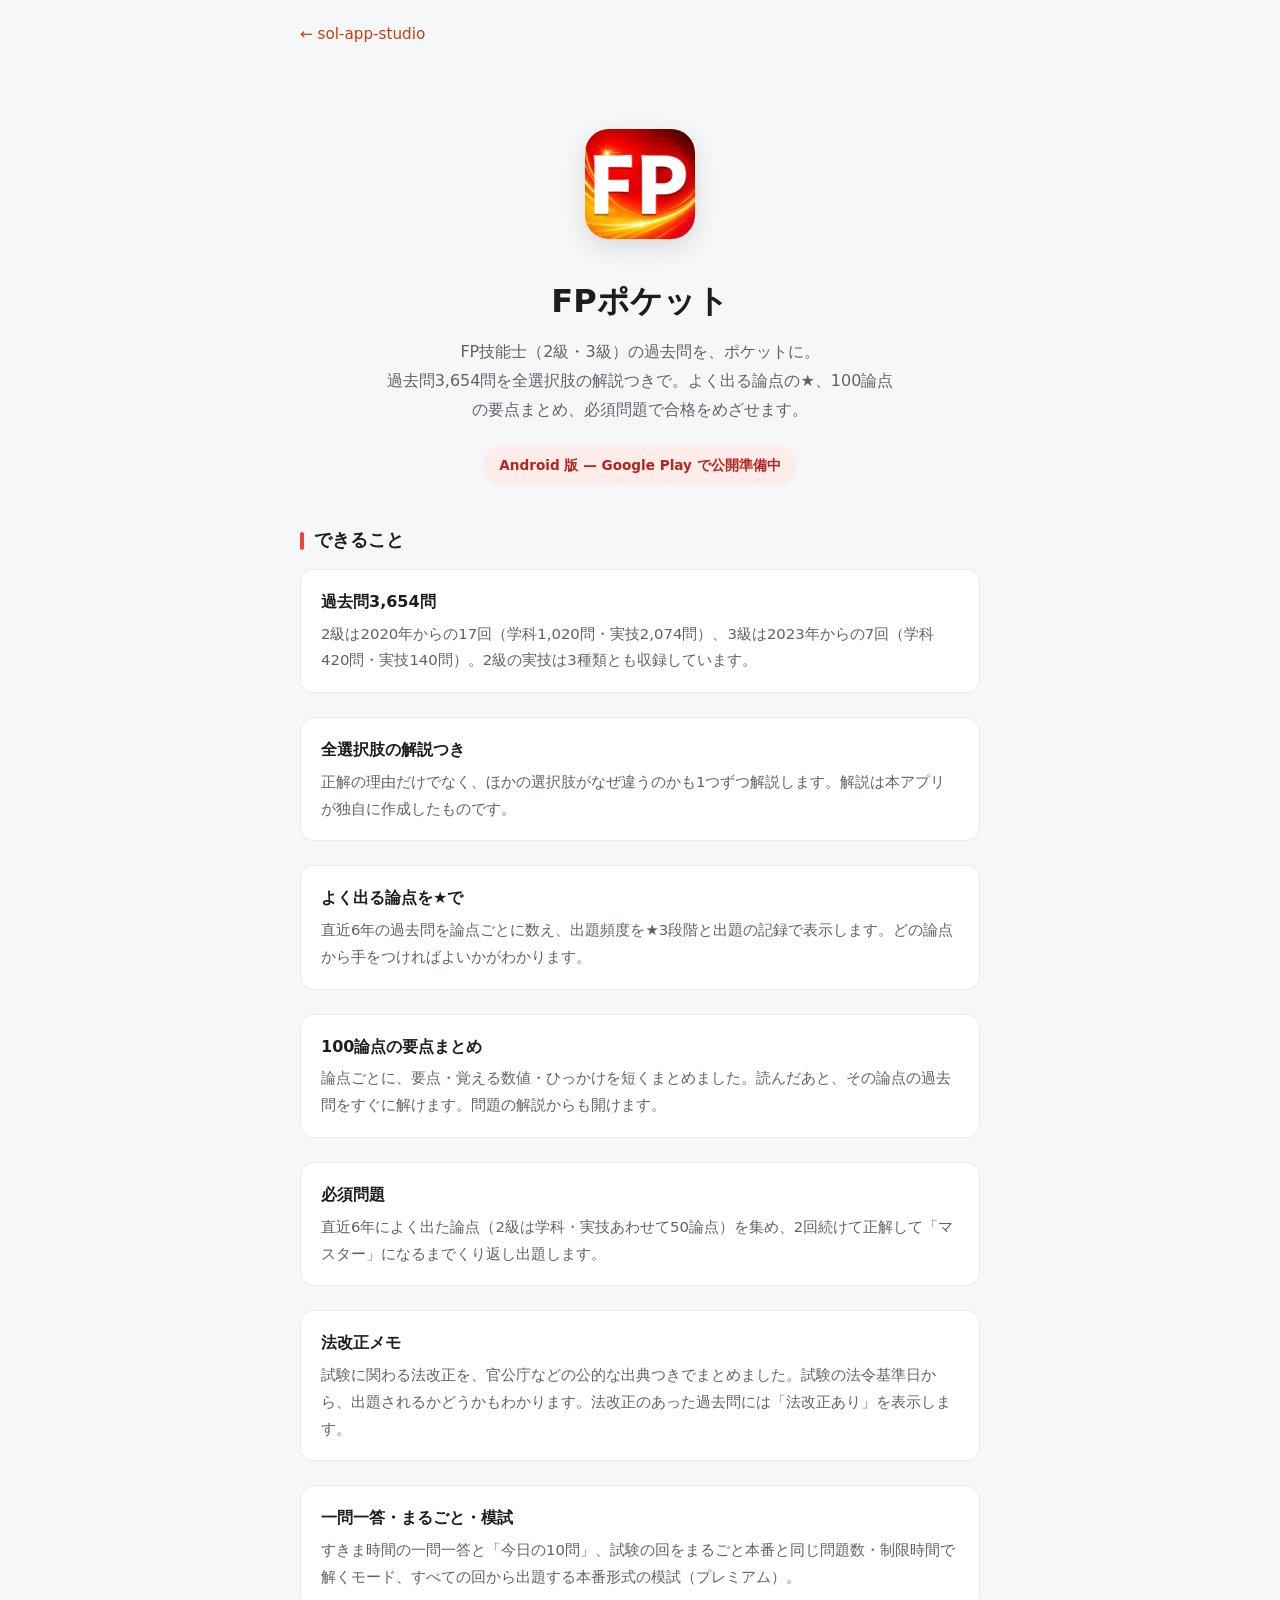
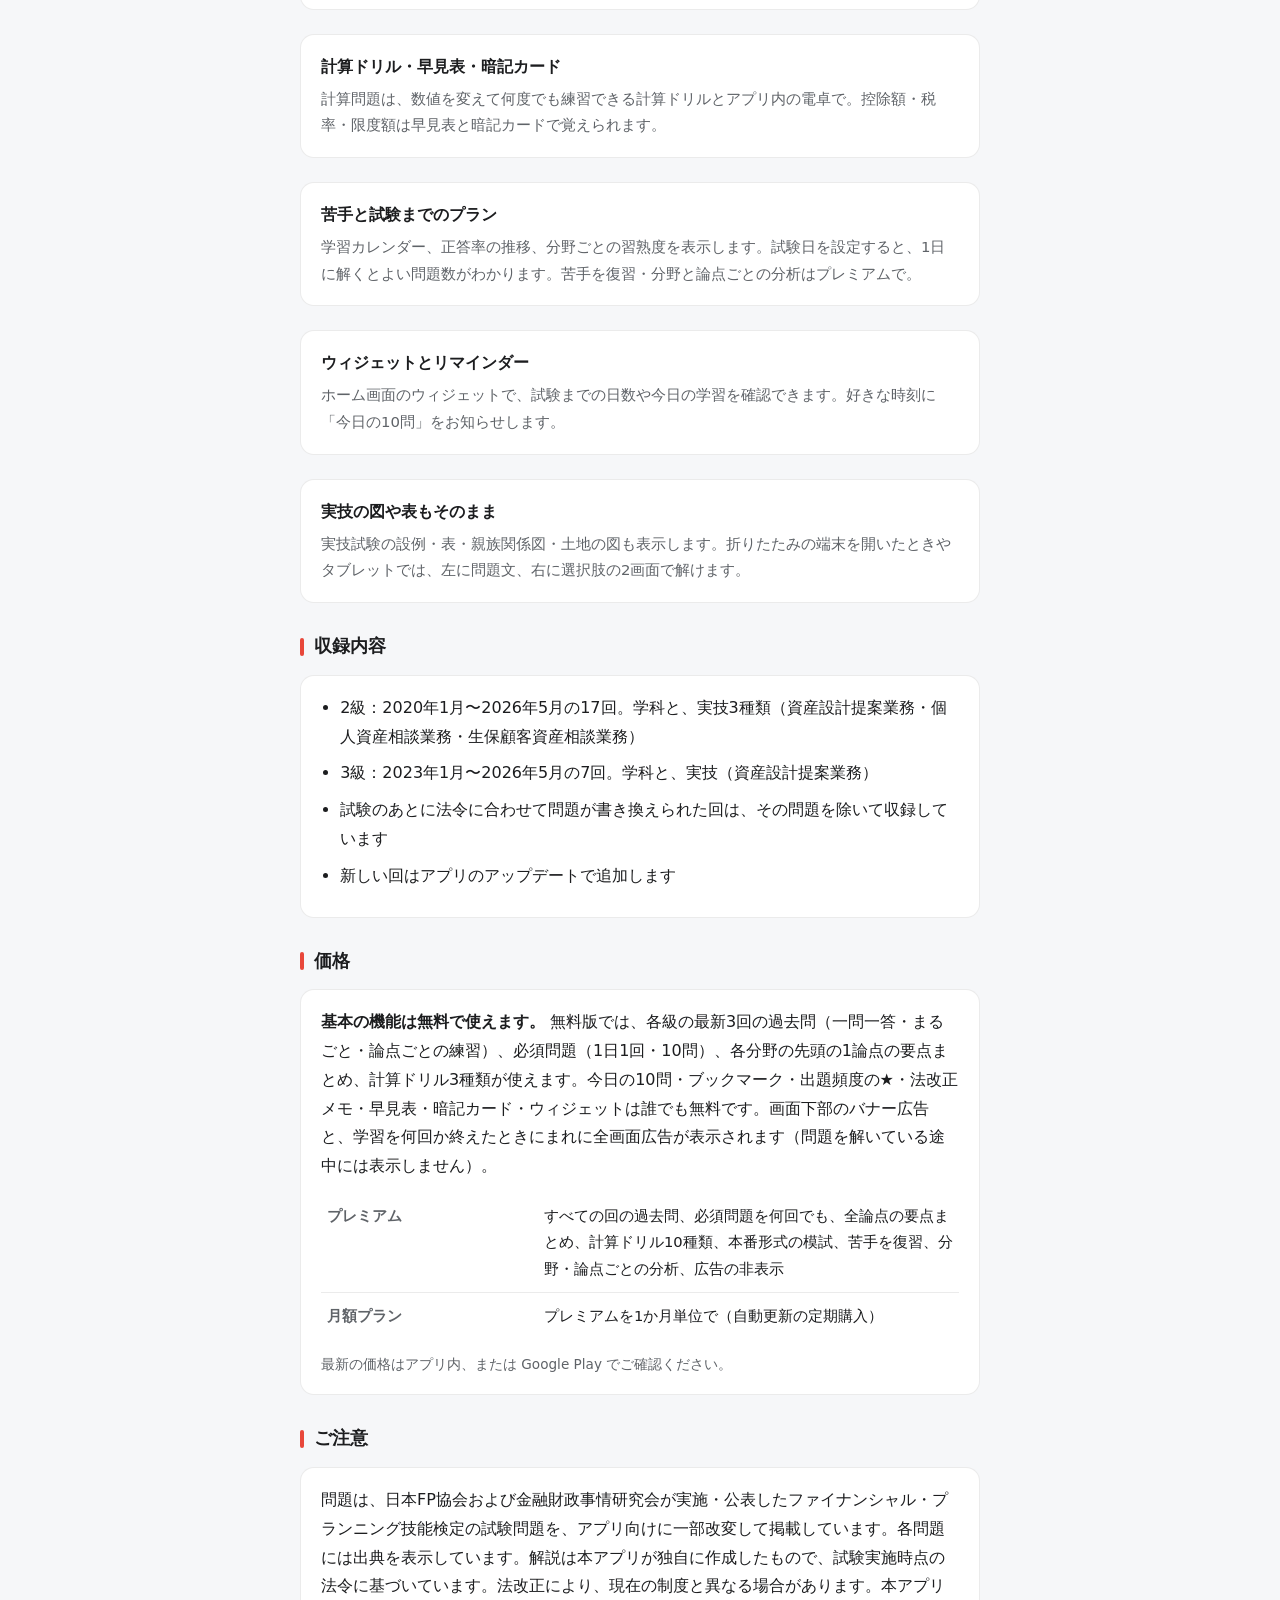
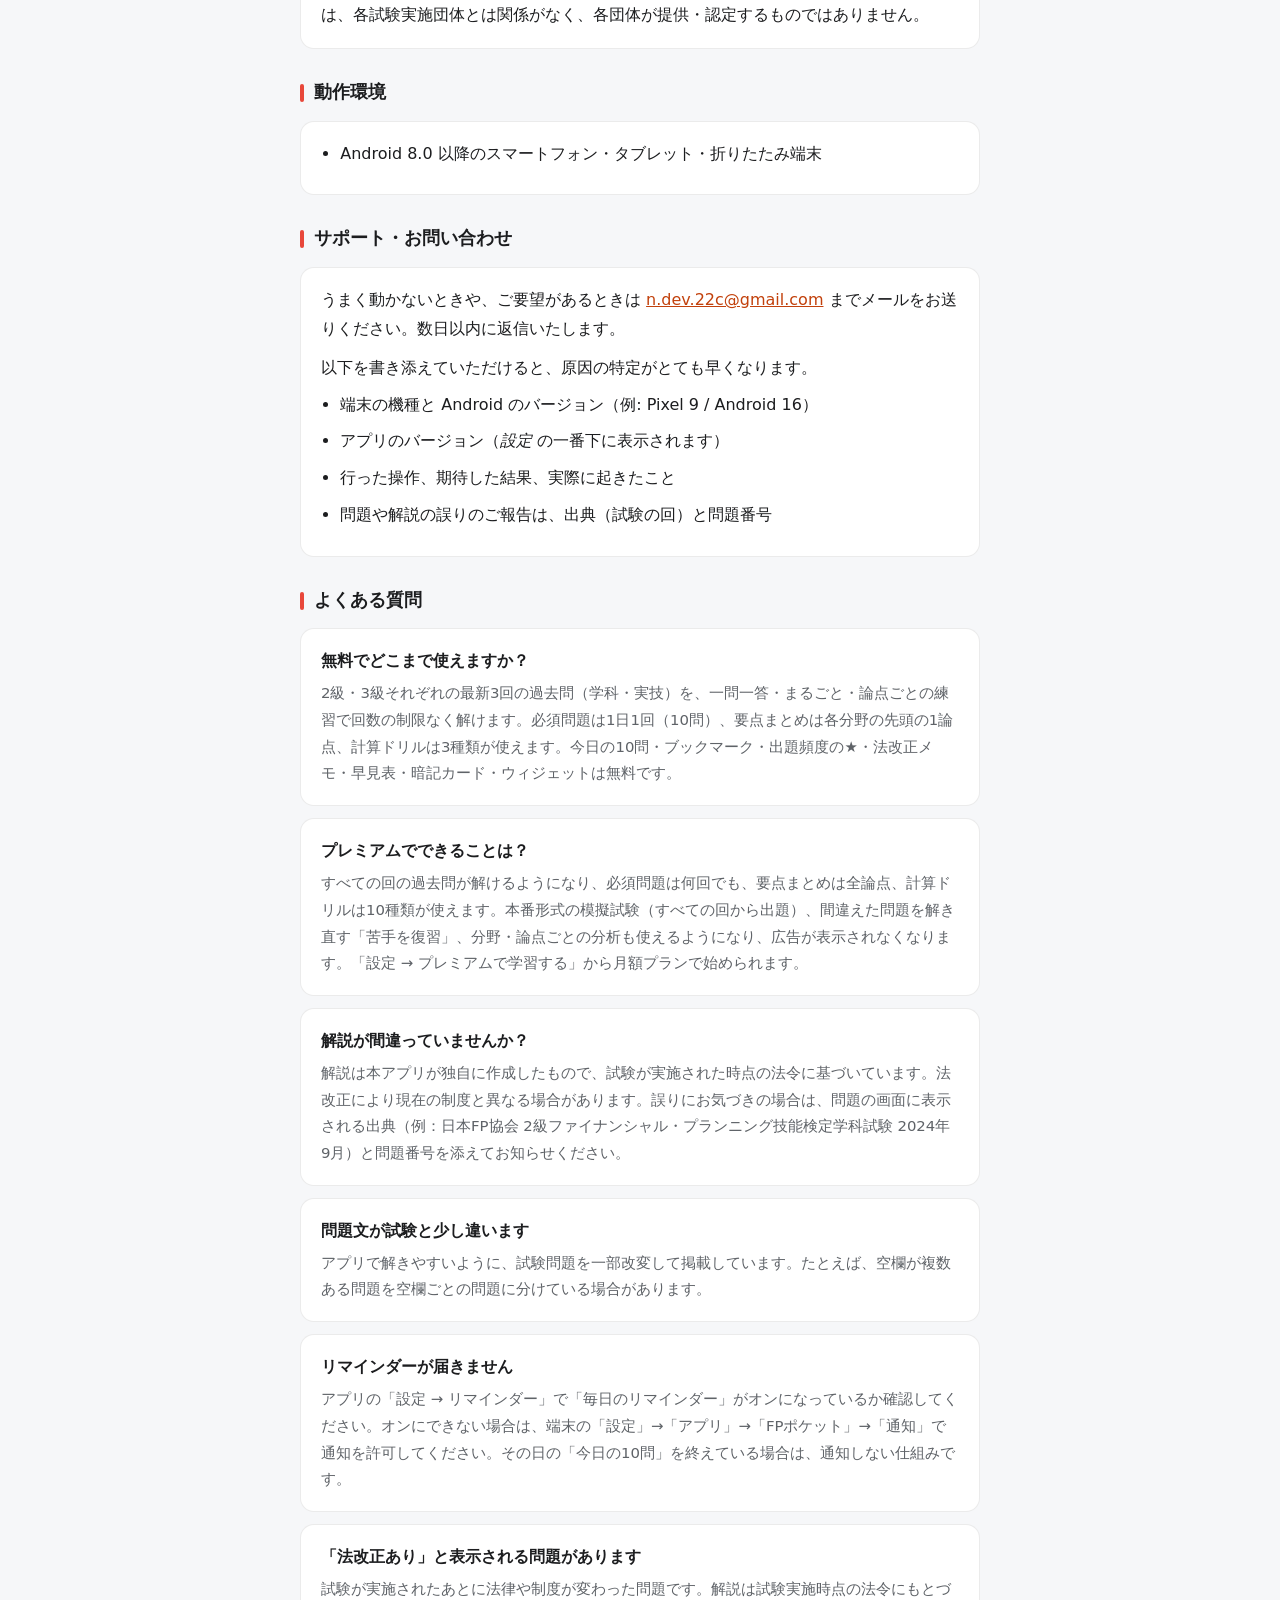
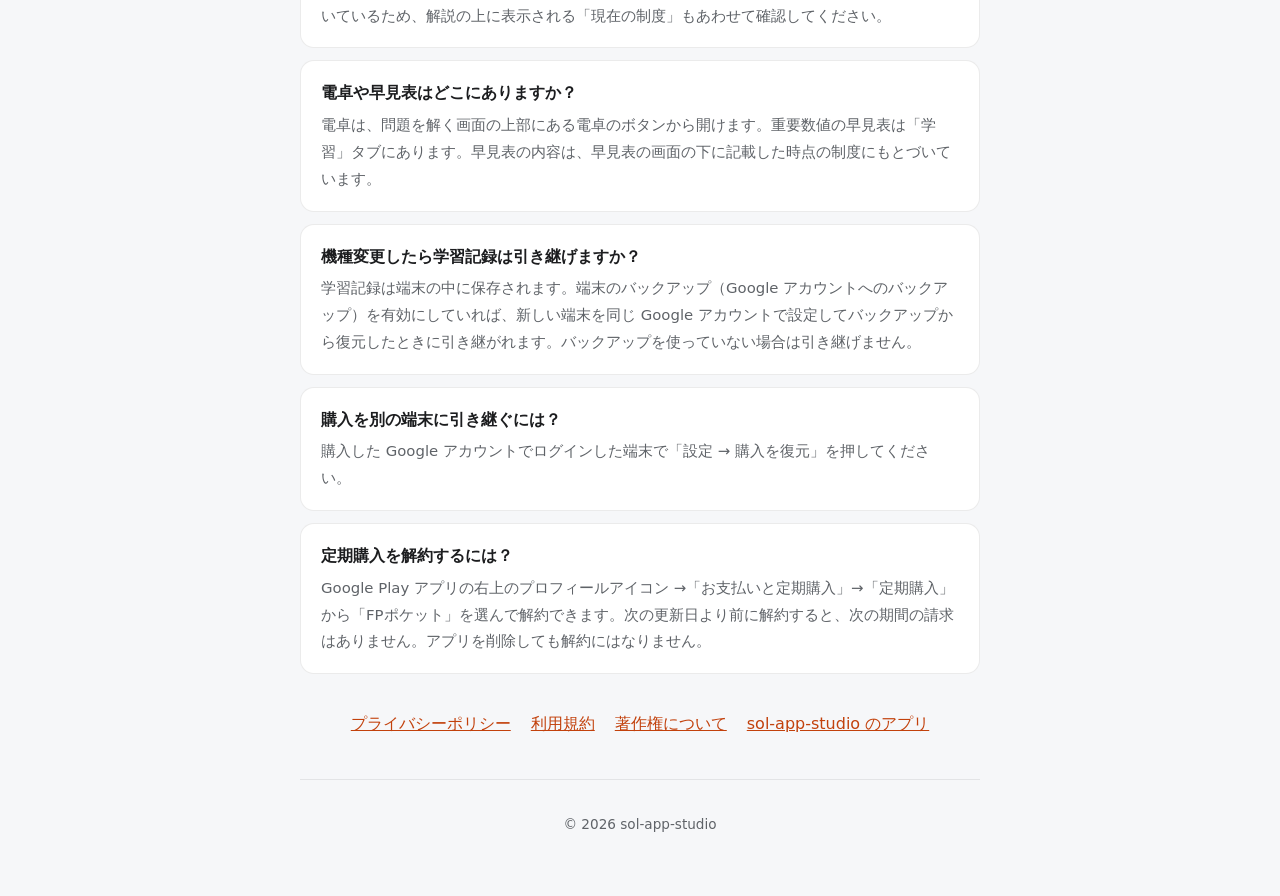
==== FP-Pocket/index.html @ 1877fe10 "FPポケット（Android 版）のページ：紹介とサポート、プライバシーポリシー、利用規約（特定商取引法に基づく表記を含む）、著作権について。トップのアプリの一覧に追加 Co-Authored-By:" ====
<!doctype html>
<html lang="ja">
    <head>
        <meta charset="UTF-8" />
        <meta name="viewport" content="width=device-width, initial-scale=1.0" />
        <title>FPポケット — FP技能士2級・3級の過去問アプリ（Android）</title>
        <meta name="description" content="FP技能士（2級・3級）の過去問アプリ「FPポケット」Android 版の紹介とサポート。" />
        <link rel="stylesheet" href="style.css" />
    </head>
    <body>
        <div class="container">
            <div class="nav"><a href="../">← sol-app-studio</a></div>

            <header class="hero">
                <img src="icon_fp_pocket.png" alt="FPポケット" class="icon" />
                <h1>FPポケット</h1>
                <p class="tagline">
                    FP技能士（2級・3級）の過去問を、ポケットに。<br />
                    過去問3,654問を全選択肢の解説つきで。よく出る論点の★、100論点の要点まとめ、必須問題で合格をめざせます。
                </p>
                <div class="badge">Android 版 — Google Play で公開準備中</div>
            </header>

            <section>
                <h2>できること</h2>
                <div class="features">
                    <div class="card feature">
                        <h3>過去問3,654問</h3>
                        <p>2級は2020年からの17回（学科1,020問・実技2,074問）、3級は2023年からの7回（学科420問・実技140問）。2級の実技は3種類とも収録しています。</p>
                    </div>
                    <div class="card feature">
                        <h3>全選択肢の解説つき</h3>
                        <p>正解の理由だけでなく、ほかの選択肢がなぜ違うのかも1つずつ解説します。解説は本アプリが独自に作成したものです。</p>
                    </div>
                    <div class="card feature">
                        <h3>よく出る論点を★で</h3>
                        <p>直近6年の過去問を論点ごとに数え、出題頻度を★3段階と出題の記録で表示します。どの論点から手をつければよいかがわかります。</p>
                    </div>
                    <div class="card feature">
                        <h3>100論点の要点まとめ</h3>
                        <p>論点ごとに、要点・覚える数値・ひっかけを短くまとめました。読んだあと、その論点の過去問をすぐに解けます。問題の解説からも開けます。</p>
                    </div>
                    <div class="card feature">
                        <h3>必須問題</h3>
                        <p>直近6年によく出た論点（2級は学科・実技あわせて50論点）を集め、2回続けて正解して「マスター」になるまでくり返し出題します。</p>
                    </div>
                    <div class="card feature">
                        <h3>法改正メモ</h3>
                        <p>試験に関わる法改正を、官公庁などの公的な出典つきでまとめました。試験の法令基準日から、出題されるかどうかもわかります。法改正のあった過去問には「法改正あり」を表示します。</p>
                    </div>
                    <div class="card feature">
                        <h3>一問一答・まるごと・模試</h3>
                        <p>すきま時間の一問一答と「今日の10問」、試験の回をまるごと本番と同じ問題数・制限時間で解くモード、すべての回から出題する本番形式の模試（プレミアム）。</p>
                    </div>
                    <div class="card feature">
                        <h3>計算ドリル・早見表・暗記カード</h3>
                        <p>計算問題は、数値を変えて何度でも練習できる計算ドリルとアプリ内の電卓で。控除額・税率・限度額は早見表と暗記カードで覚えられます。</p>
                    </div>
                    <div class="card feature">
                        <h3>苦手と試験までのプラン</h3>
                        <p>学習カレンダー、正答率の推移、分野ごとの習熟度を表示します。試験日を設定すると、1日に解くとよい問題数がわかります。苦手を復習・分野と論点ごとの分析はプレミアムで。</p>
                    </div>
                    <div class="card feature">
                        <h3>ウィジェットとリマインダー</h3>
                        <p>ホーム画面のウィジェットで、試験までの日数や今日の学習を確認できます。好きな時刻に「今日の10問」をお知らせします。</p>
                    </div>
                    <div class="card feature">
                        <h3>実技の図や表もそのまま</h3>
                        <p>実技試験の設例・表・親族関係図・土地の図も表示します。折りたたみの端末を開いたときやタブレットでは、左に問題文、右に選択肢の2画面で解けます。</p>
                    </div>
                </div>
            </section>

            <section>
                <h2>収録内容</h2>
                <div class="card">
                    <ul>
                        <li>2級：2020年1月〜2026年5月の17回。学科と、実技3種類（資産設計提案業務・個人資産相談業務・生保顧客資産相談業務）</li>
                        <li>3級：2023年1月〜2026年5月の7回。学科と、実技（資産設計提案業務）</li>
                        <li>試験のあとに法令に合わせて問題が書き換えられた回は、その問題を除いて収録しています</li>
                        <li>新しい回はアプリのアップデートで追加します</li>
                    </ul>
                </div>
            </section>

            <section>
                <h2>価格</h2>
                <div class="card">
                    <p>
                        <strong>基本の機能は無料で使えます。</strong>
                        無料版では、各級の最新3回の過去問（一問一答・まるごと・論点ごとの練習）、必須問題（1日1回・10問）、各分野の先頭の1論点の要点まとめ、計算ドリル3種類が使えます。今日の10問・ブックマーク・出題頻度の★・法改正メモ・早見表・暗記カード・ウィジェットは誰でも無料です。画面下部のバナー広告と、学習を何回か終えたときにまれに全画面広告が表示されます（問題を解いている途中には表示しません）。
                    </p>
                    <table class="legal" style="margin-top: 12px">
                        <tr>
                            <th>プレミアム</th>
                            <td>すべての回の過去問、必須問題を何回でも、全論点の要点まとめ、計算ドリル10種類、本番形式の模試、苦手を復習、分野・論点ごとの分析、広告の非表示</td>
                        </tr>
                        <tr>
                            <th>月額プラン</th>
                            <td>プレミアムを1か月単位で（自動更新の定期購入）</td>
                        </tr>
                    </table>
                    <p class="note">最新の価格はアプリ内、または Google Play でご確認ください。</p>
                </div>
            </section>

            <section>
                <h2>ご注意</h2>
                <div class="card">
                    <p>
                        問題は、日本FP協会および金融財政事情研究会が実施・公表したファイナンシャル・プランニング技能検定の試験問題を、アプリ向けに一部改変して掲載しています。各問題には出典を表示しています。解説は本アプリが独自に作成したもので、試験実施時点の法令に基づいています。法改正により、現在の制度と異なる場合があります。本アプリは、各試験実施団体とは関係がなく、各団体が提供・認定するものではありません。
                    </p>
                </div>
            </section>

            <section>
                <h2>動作環境</h2>
                <div class="card">
                    <ul>
                        <li>Android 8.0 以降のスマートフォン・タブレット・折りたたみ端末</li>
                    </ul>
                </div>
            </section>

            <section id="support">
                <h2>サポート・お問い合わせ</h2>
                <div class="card">
                    <p>
                        うまく動かないときや、ご要望があるときは
                        <a href="mailto:n.dev.22c@gmail.com">n.dev.22c@gmail.com</a>
                        までメールをお送りください。数日以内に返信いたします。
                    </p>
                    <p>以下を書き添えていただけると、原因の特定がとても早くなります。</p>
                    <ul style="margin-top: 8px">
                        <li>端末の機種と Android のバージョン（例: Pixel 9 / Android 16）</li>
                        <li>アプリのバージョン（<em>設定</em> の一番下に表示されます）</li>
                        <li>行った操作、期待した結果、実際に起きたこと</li>
                        <li>問題や解説の誤りのご報告は、出典（試験の回）と問題番号</li>
                    </ul>
                </div>
            </section>

            <section id="faq">
                <h2>よくある質問</h2>

                <div class="card faq">
                    <h3>無料でどこまで使えますか？</h3>
                    <p>2級・3級それぞれの最新3回の過去問（学科・実技）を、一問一答・まるごと・論点ごとの練習で回数の制限なく解けます。必須問題は1日1回（10問）、要点まとめは各分野の先頭の1論点、計算ドリルは3種類が使えます。今日の10問・ブックマーク・出題頻度の★・法改正メモ・早見表・暗記カード・ウィジェットは無料です。</p>
                </div>

                <div class="card faq">
                    <h3>プレミアムでできることは？</h3>
                    <p>すべての回の過去問が解けるようになり、必須問題は何回でも、要点まとめは全論点、計算ドリルは10種類が使えます。本番形式の模擬試験（すべての回から出題）、間違えた問題を解き直す「苦手を復習」、分野・論点ごとの分析も使えるようになり、広告が表示されなくなります。「設定 → プレミアムで学習する」から月額プランで始められます。</p>
                </div>

                <div class="card faq">
                    <h3>解説が間違っていませんか？</h3>
                    <p>解説は本アプリが独自に作成したもので、試験が実施された時点の法令に基づいています。法改正により現在の制度と異なる場合があります。誤りにお気づきの場合は、問題の画面に表示される出典（例：日本FP協会 2級ファイナンシャル・プランニング技能検定学科試験 2024年9月）と問題番号を添えてお知らせください。</p>
                </div>

                <div class="card faq">
                    <h3>問題文が試験と少し違います</h3>
                    <p>アプリで解きやすいように、試験問題を一部改変して掲載しています。たとえば、空欄が複数ある問題を空欄ごとの問題に分けている場合があります。</p>
                </div>

                <div class="card faq">
                    <h3>リマインダーが届きません</h3>
                    <p>アプリの「設定 → リマインダー」で「毎日のリマインダー」がオンになっているか確認してください。オンにできない場合は、端末の「設定」→「アプリ」→「FPポケット」→「通知」で通知を許可してください。その日の「今日の10問」を終えている場合は、通知しない仕組みです。</p>
                </div>

                <div class="card faq">
                    <h3>「法改正あり」と表示される問題があります</h3>
                    <p>試験が実施されたあとに法律や制度が変わった問題です。解説は試験実施時点の法令にもとづいているため、解説の上に表示される「現在の制度」もあわせて確認してください。</p>
                </div>

                <div class="card faq">
                    <h3>電卓や早見表はどこにありますか？</h3>
                    <p>電卓は、問題を解く画面の上部にある電卓のボタンから開けます。重要数値の早見表は「学習」タブにあります。早見表の内容は、早見表の画面の下に記載した時点の制度にもとづいています。</p>
                </div>

                <div class="card faq">
                    <h3>機種変更したら学習記録は引き継げますか？</h3>
                    <p>学習記録は端末の中に保存されます。端末のバックアップ（Google アカウントへのバックアップ）を有効にしていれば、新しい端末を同じ Google アカウントで設定してバックアップから復元したときに引き継がれます。バックアップを使っていない場合は引き継げません。</p>
                </div>

                <div class="card faq">
                    <h3>購入を別の端末に引き継ぐには？</h3>
                    <p>購入した Google アカウントでログインした端末で「設定 → 購入を復元」を押してください。</p>
                </div>

                <div class="card faq">
                    <h3>定期購入を解約するには？</h3>
                    <p>Google Play アプリの右上のプロフィールアイコン →「お支払いと定期購入」→「定期購入」から「FPポケット」を選んで解約できます。次の更新日より前に解約すると、次の期間の請求はありません。アプリを削除しても解約にはなりません。</p>
                </div>
            </section>

            <div class="links">
                <a href="privacy-policy.html">プライバシーポリシー</a>
                <a href="terms.html">利用規約</a>
                <a href="copyright.html">著作権について</a>
                <a href="../">sol-app-studio のアプリ</a>
            </div>

            <footer>© 2026 sol-app-studio</footer>
        </div>
    </body>
</html>
---- FP-Pocket/style.css ----
:root {
    --accent: #e8473a;
    --bg: #f6f7f9;
    --card: #ffffff;
    --text: #1c1d1f;
    --sub: #5f6368;
    --link: #c2410c;
    --border: rgba(0, 0, 0, 0.08);
    --badge-bg: #fdecea;
    --badge-text: #b3261e;
}
@media (prefers-color-scheme: dark) {
    :root {
        --accent: #ff7a6b;
        --bg: #121314;
        --card: #1e1f21;
        --text: #e8eaed;
        --sub: #9aa0a6;
        --link: #ffa26b;
        --border: rgba(255, 255, 255, 0.1);
        --badge-bg: #3a1f1c;
        --badge-text: #ffb4a9;
    }
}
* { box-sizing: border-box; margin: 0; padding: 0; }
body {
    font-family: system-ui, -apple-system, "Hiragino Sans", "Noto Sans JP", sans-serif;
    background: var(--bg);
    color: var(--text);
    line-height: 1.8;
    padding: 0 16px 60px;
}
.container { max-width: 680px; margin: 0 auto; }
.nav { padding: 20px 0; }
.nav a { text-decoration: none; font-size: 0.95rem; }
header { text-align: center; padding: 40px 0 24px; }
header.hero { padding: 60px 0 40px; }
.icon {
    width: 110px; height: 110px; border-radius: 24px; object-fit: cover;
    margin-bottom: 24px; box-shadow: 0 8px 24px rgba(0, 0, 0, 0.12);
}
h1 { font-size: 1.8rem; font-weight: 800; margin-bottom: 8px; }
header.hero h1 { font-size: 2rem; }
.tagline { color: var(--sub); max-width: 520px; margin: 0 auto; }
.updated { color: var(--sub); font-size: 0.85rem; margin-top: 6px; }
.badge {
    display: inline-block; background: var(--badge-bg); color: var(--badge-text);
    font-size: 0.85rem; font-weight: 700; padding: 8px 16px; border-radius: 100px; margin-top: 20px;
}
section { margin-bottom: 28px; }
h2 {
    font-size: 1.1rem; font-weight: 700; margin-bottom: 12px;
    display: flex; align-items: center; gap: 10px;
}
h2::before { content: ""; width: 4px; height: 18px; background: var(--accent); border-radius: 4px; flex: none; }
h3 { font-size: 1rem; font-weight: 700; margin-bottom: 4px; }
.card { background: var(--card); border: 1px solid var(--border); border-radius: 14px; padding: 18px 20px; }
.card + .card { margin-top: 12px; }
.card p + p { margin-top: 10px; }
.features { display: grid; gap: 12px; }
.feature p, .faq p { color: var(--sub); font-size: 0.93rem; }
ul { padding-left: 1.2em; }
li { margin-bottom: 8px; }
a { color: var(--link); overflow-wrap: anywhere; }
.note { color: var(--sub); font-size: 0.85rem; margin-top: 12px; }
table.legal { width: 100%; border-collapse: collapse; font-size: 0.92rem; }
table.legal th, table.legal td {
    text-align: left; vertical-align: top; padding: 10px 6px; border-bottom: 1px solid var(--border);
}
table.legal tr:last-child th, table.legal tr:last-child td { border-bottom: none; }
table.legal th { width: 34%; color: var(--sub); font-weight: 600; }
.links { display: flex; flex-wrap: wrap; gap: 12px 20px; justify-content: center; padding-top: 8px; }
footer {
    text-align: center; color: var(--sub); font-size: 0.85rem;
    padding-top: 32px; border-top: 1px solid var(--border); margin-top: 40px;
}
@media (max-width: 480px) {
    table.legal th, table.legal td { display: block; width: 100%; }
    table.legal th { border-bottom: none; padding-bottom: 0; }
}
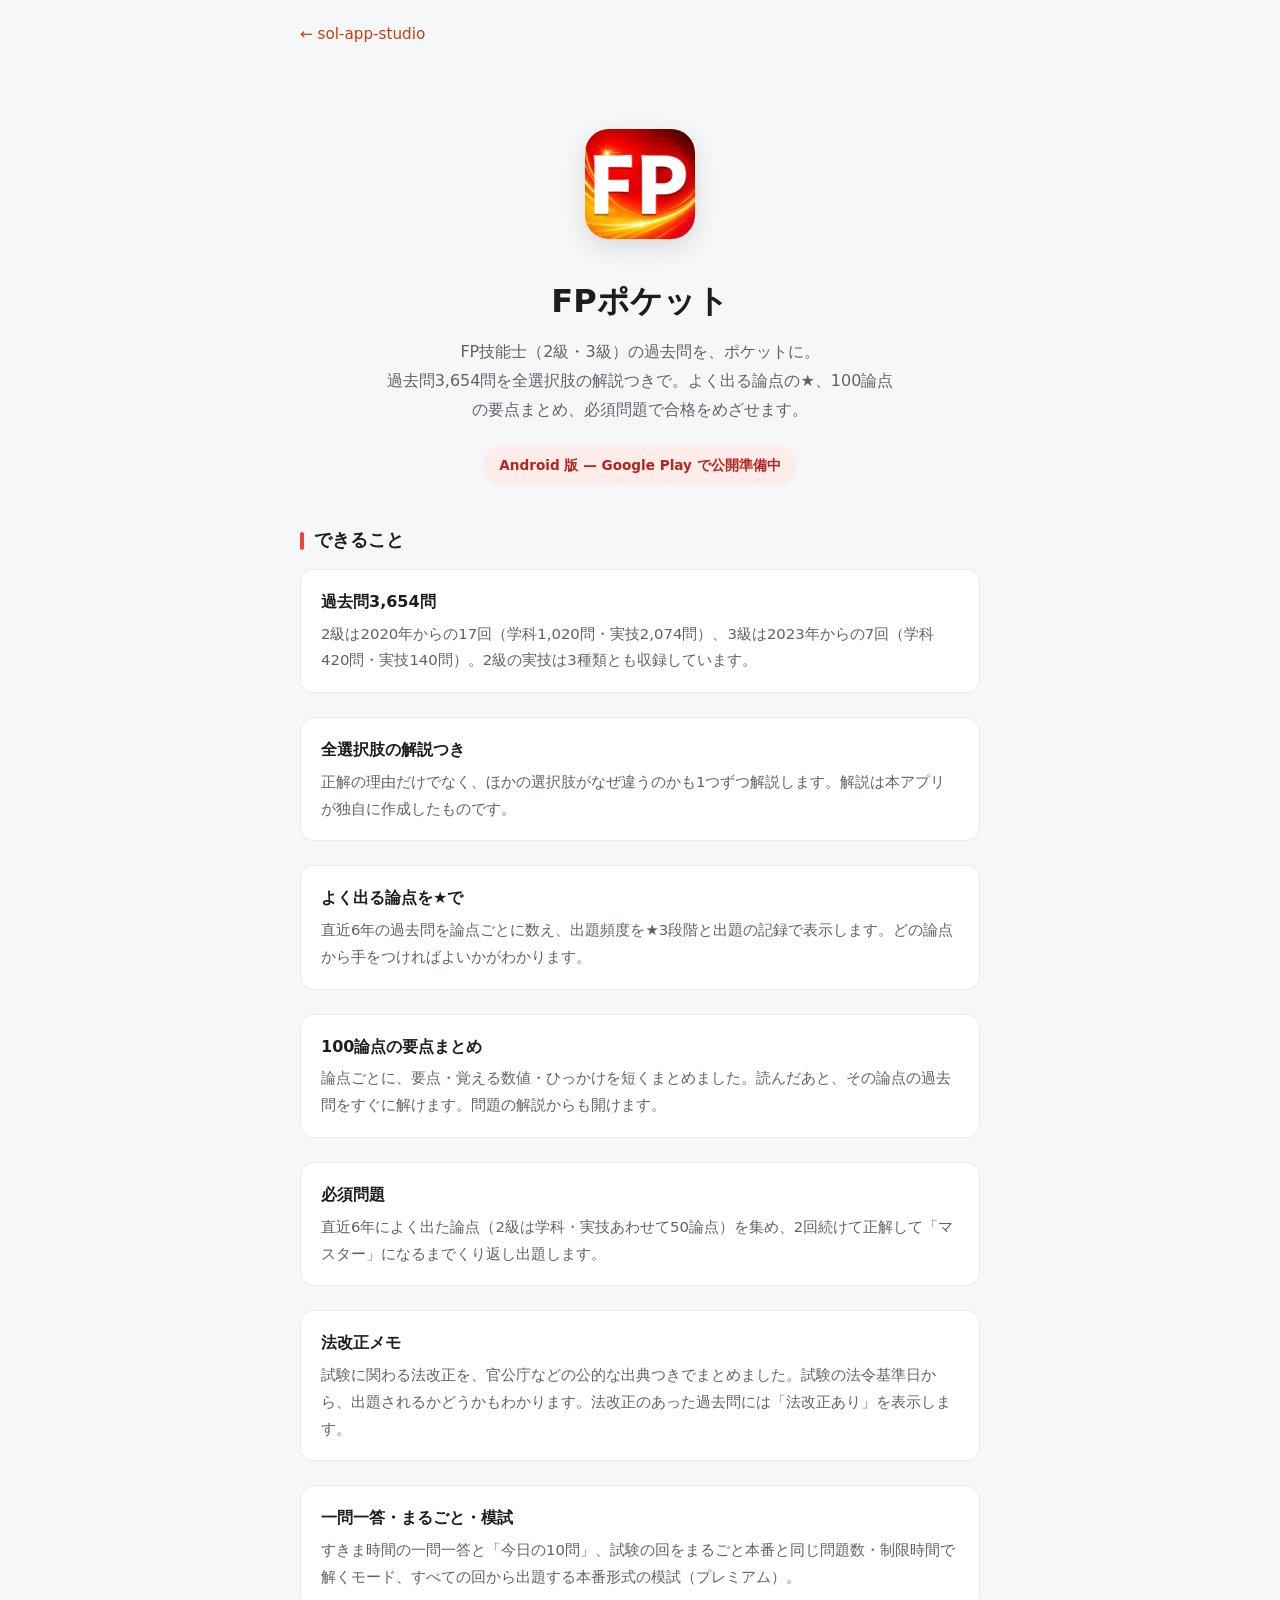
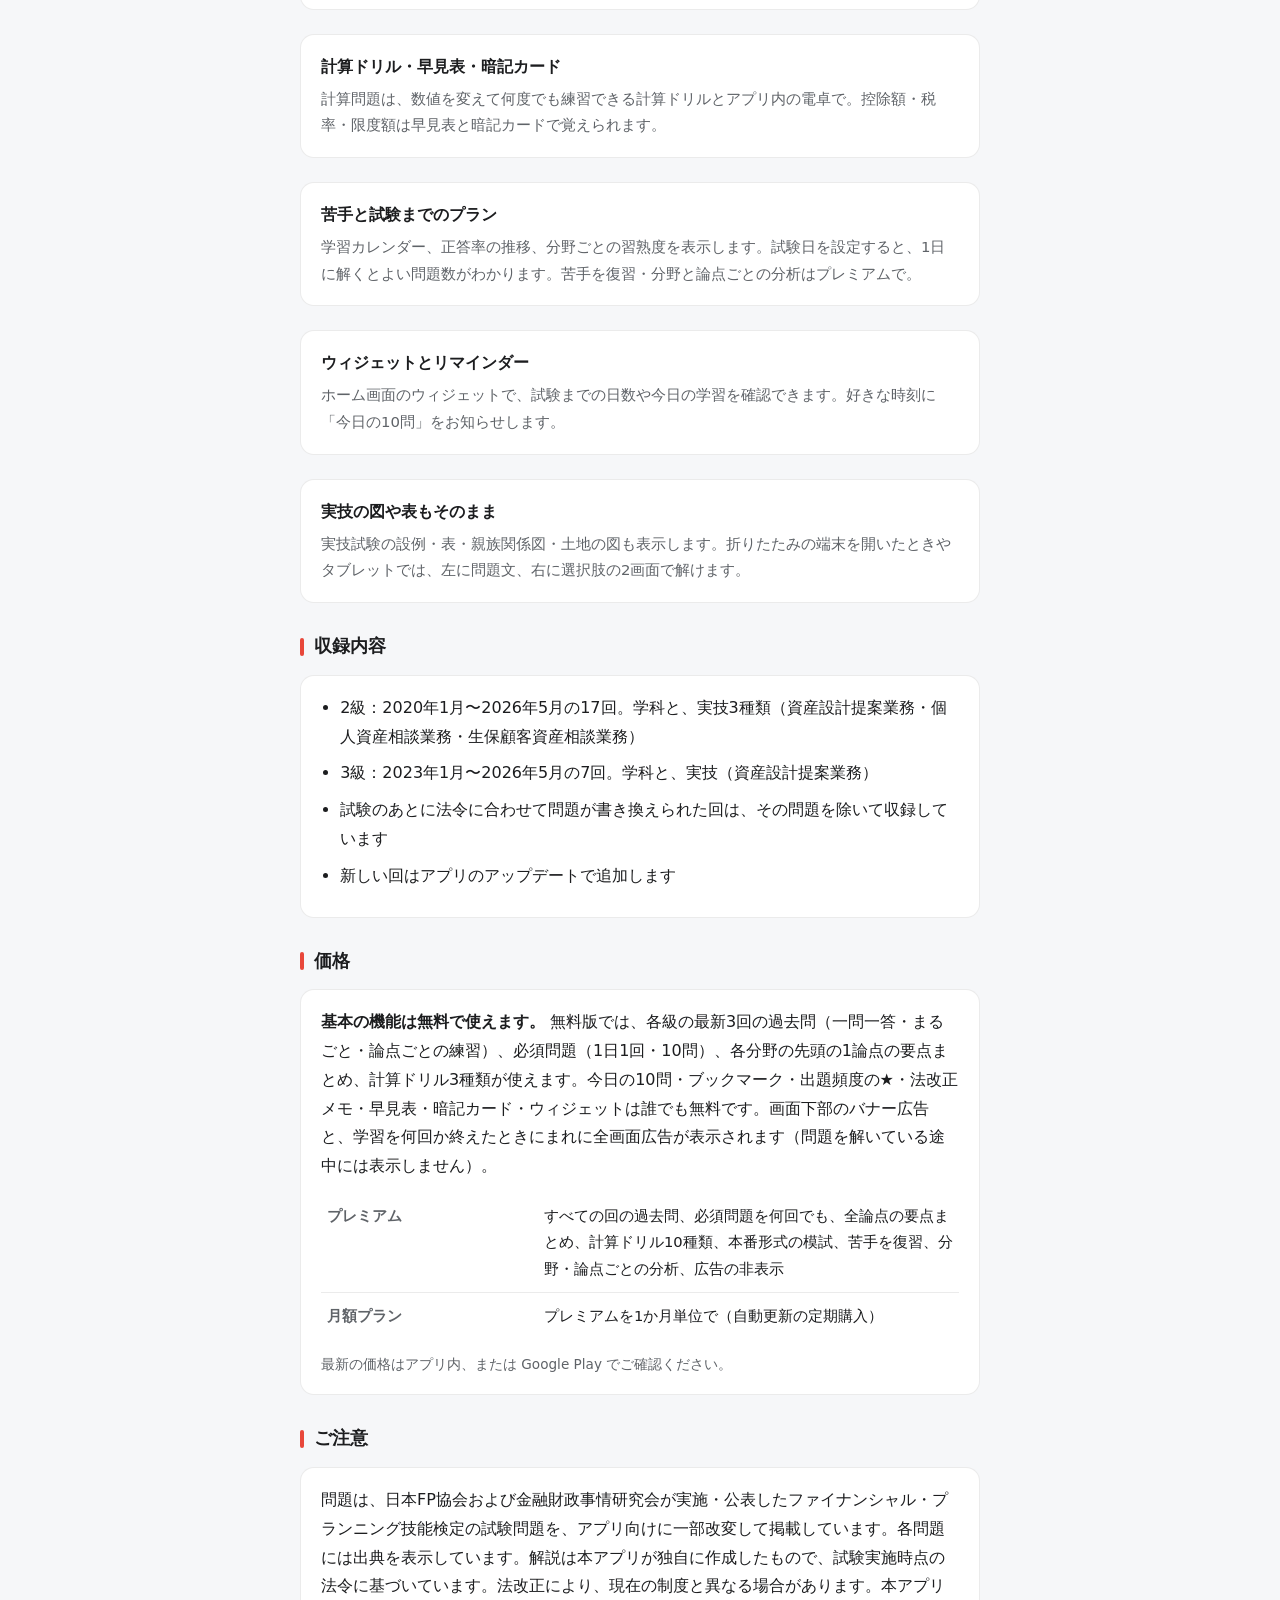
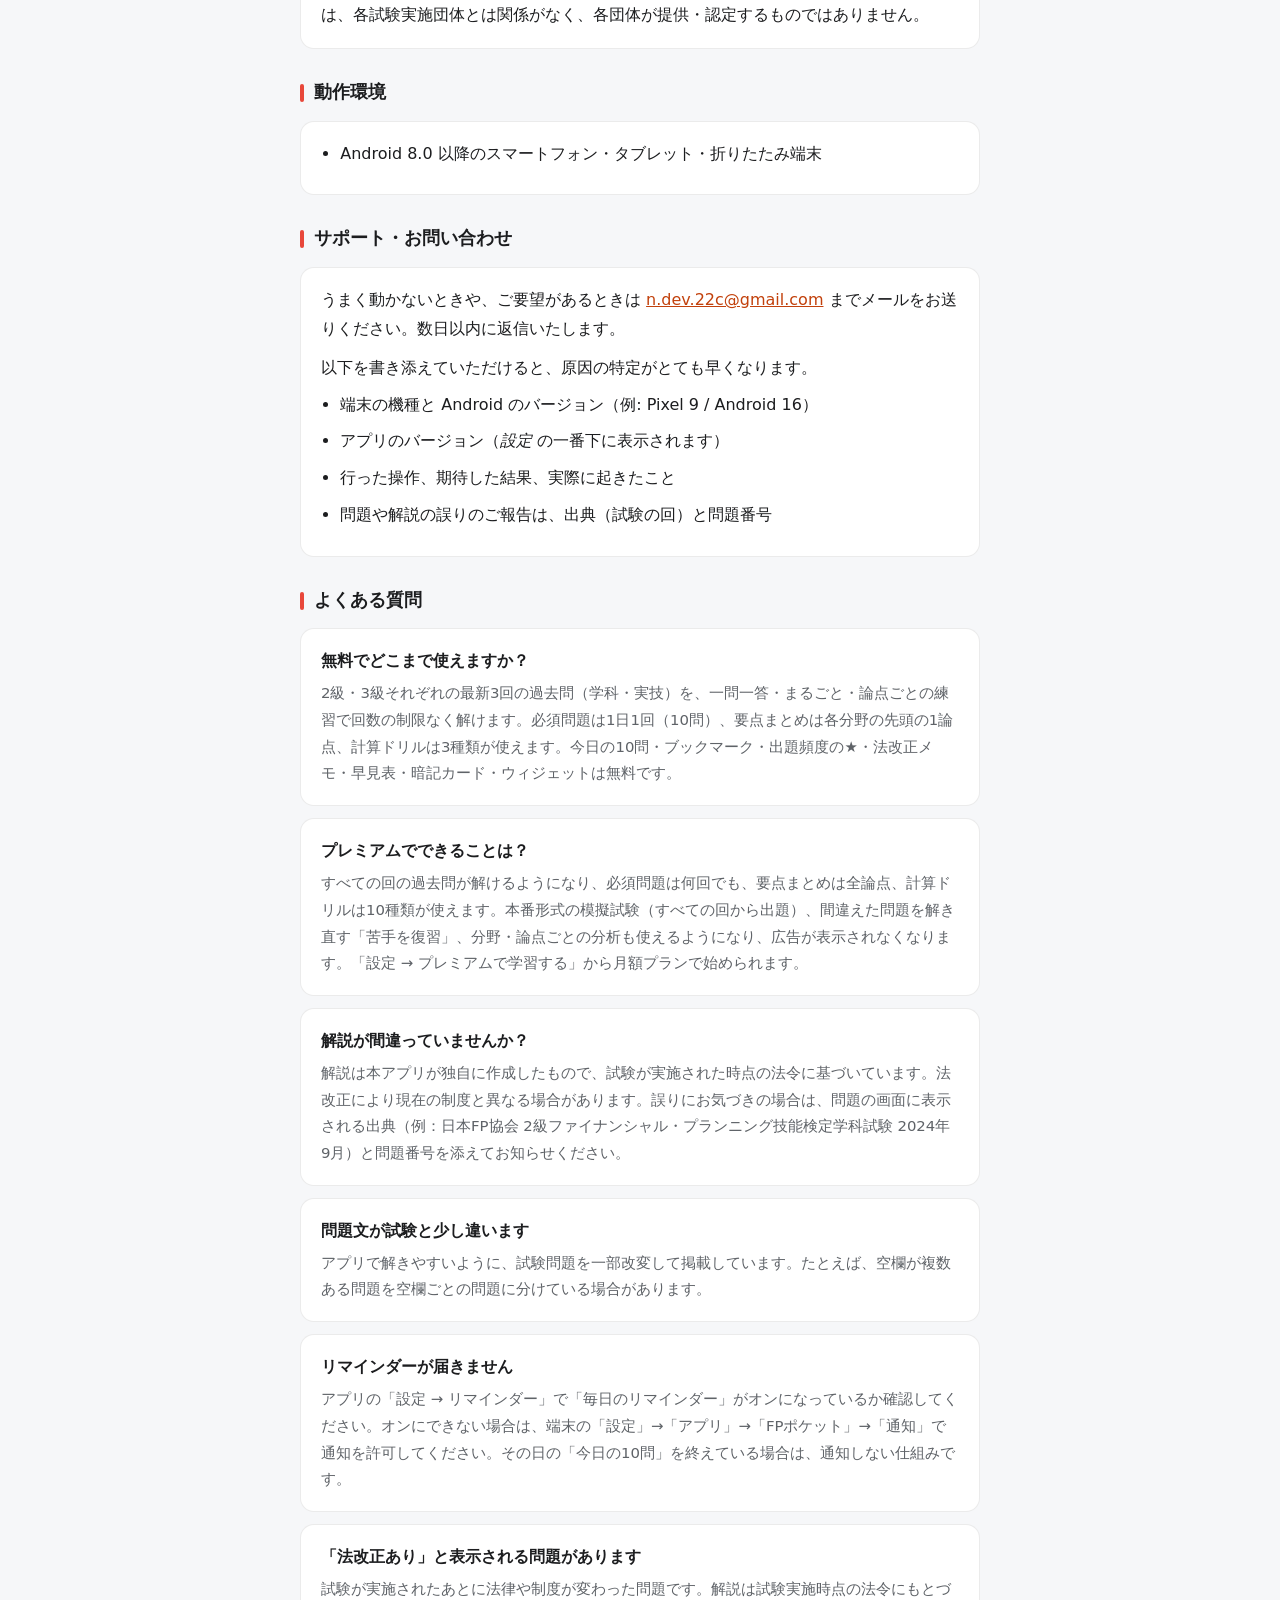
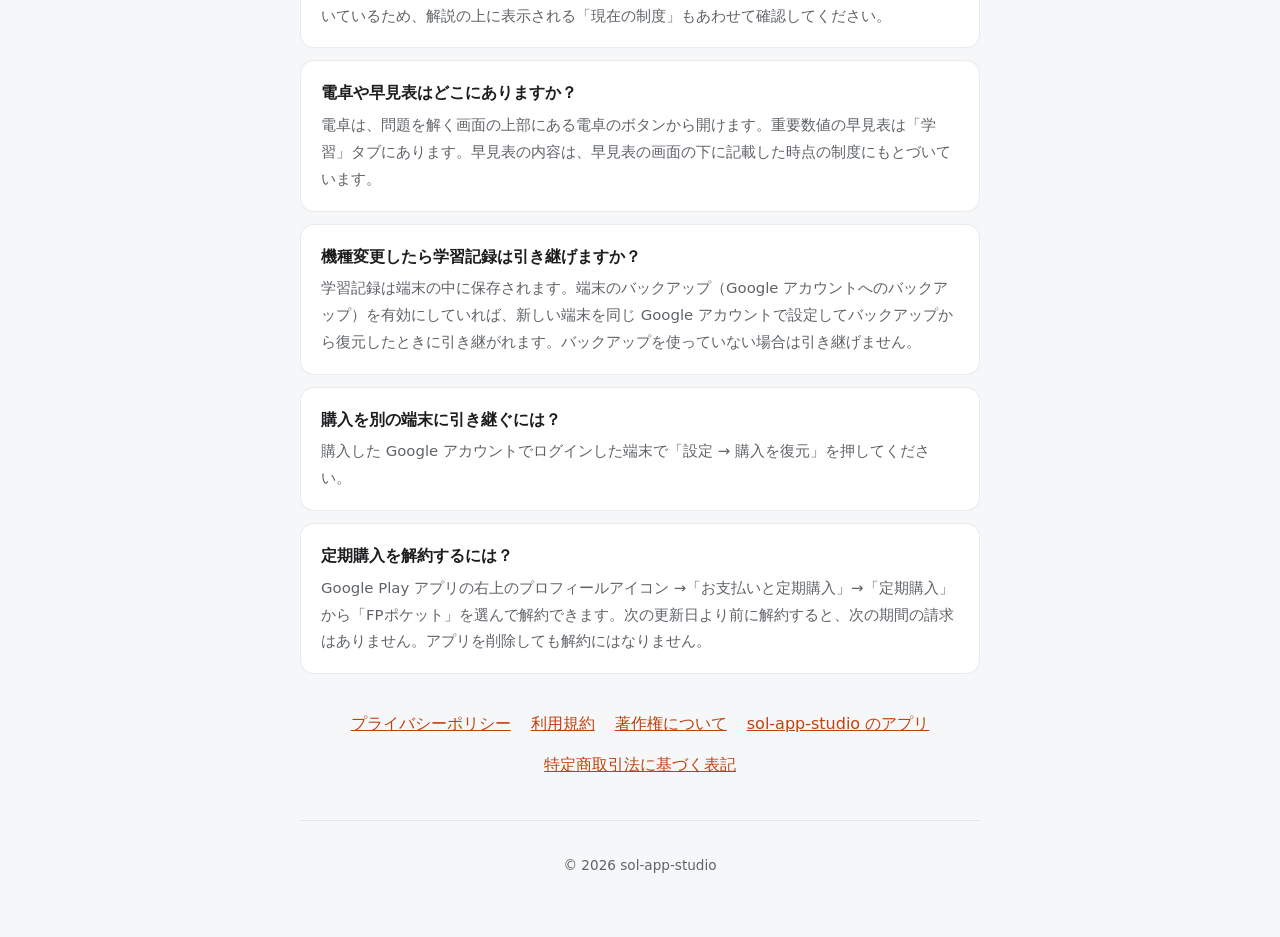
==== commit 6810ed00: "FPポケット：特定商取引法に基づく表記のページ。利用規約の 13 項はこのページを案内する形に Co-Authored-By: Claude Opus 5.5 <noreply@anthropic.c" ====
--- a/FP-Pocket/index.html
+++ b/FP-Pocket/index.html
@@ -199,6 +199,7 @@
                 <a href="terms.html">利用規約</a>
                 <a href="copyright.html">著作権について</a>
                 <a href="../">sol-app-studio のアプリ</a>
+                <a href="tokushoho.html">特定商取引法に基づく表記</a>
             </div>
 
             <footer>© 2026 sol-app-studio</footer>
